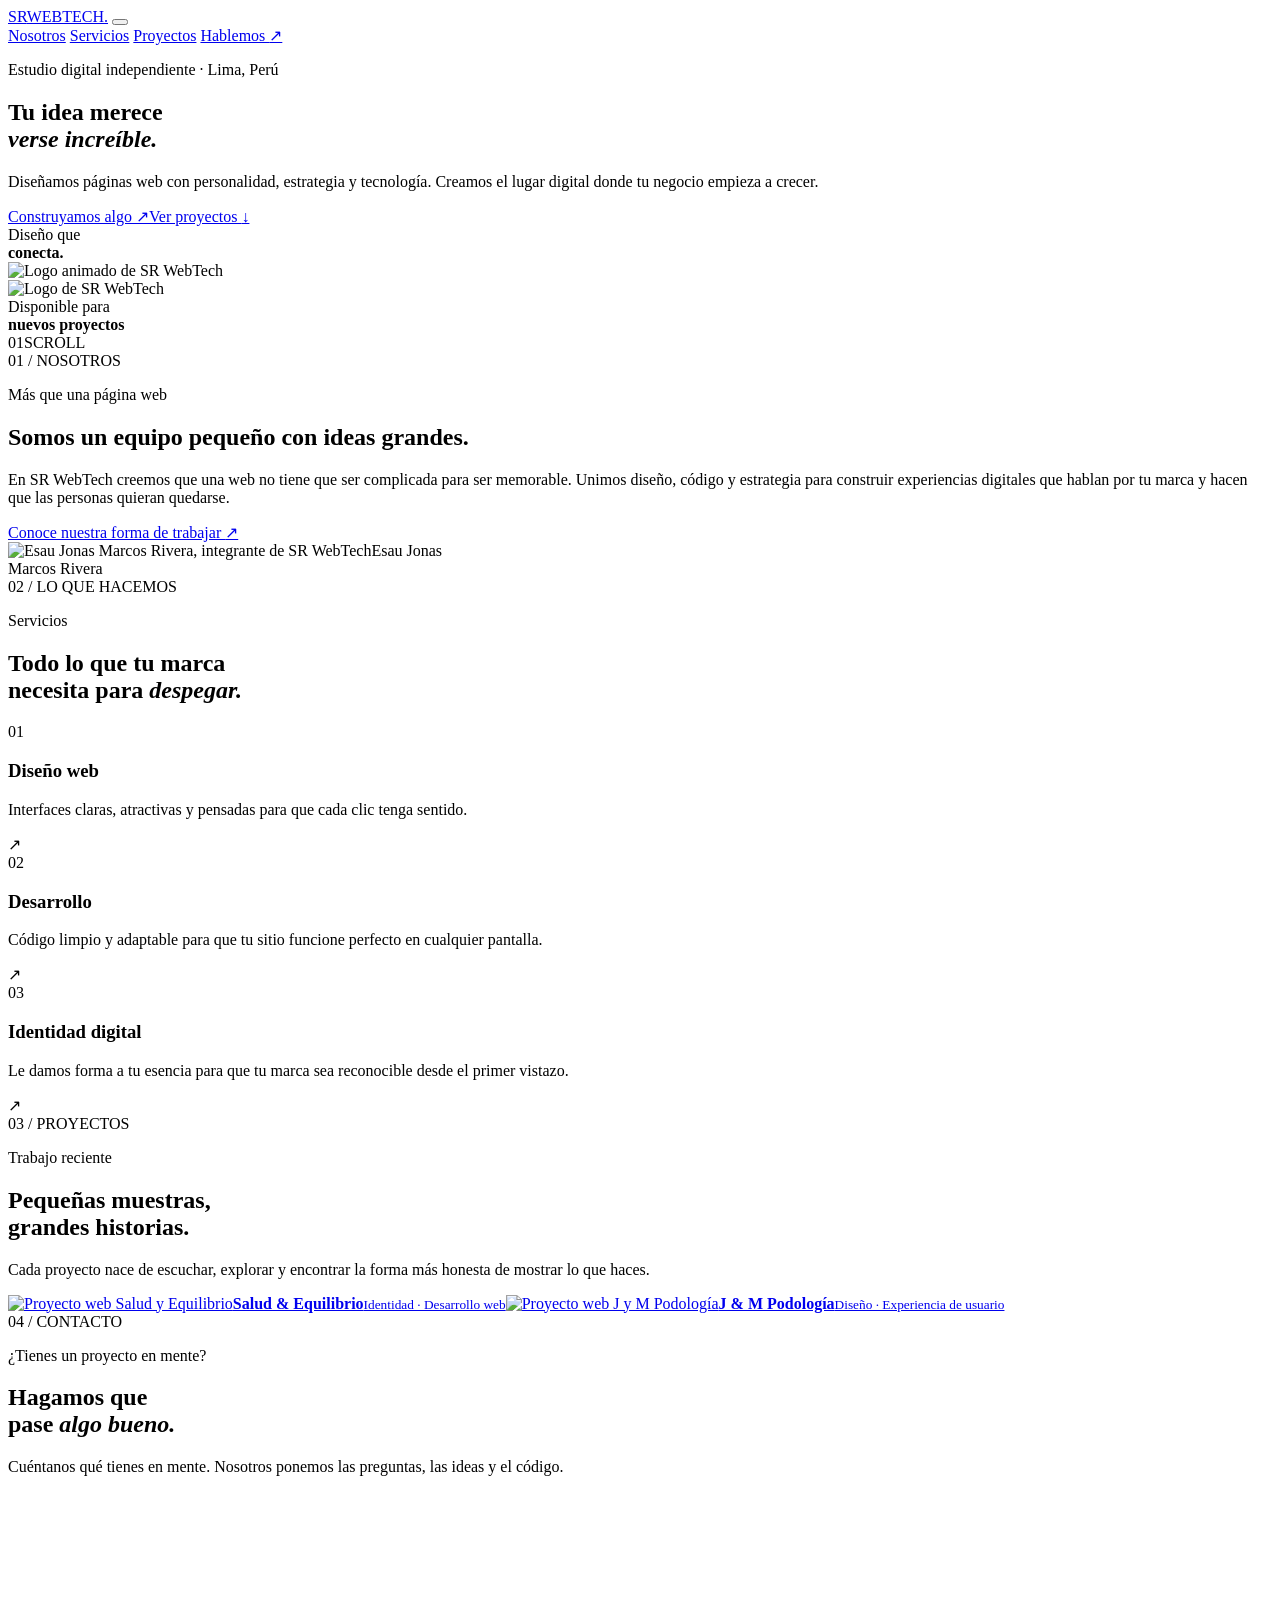
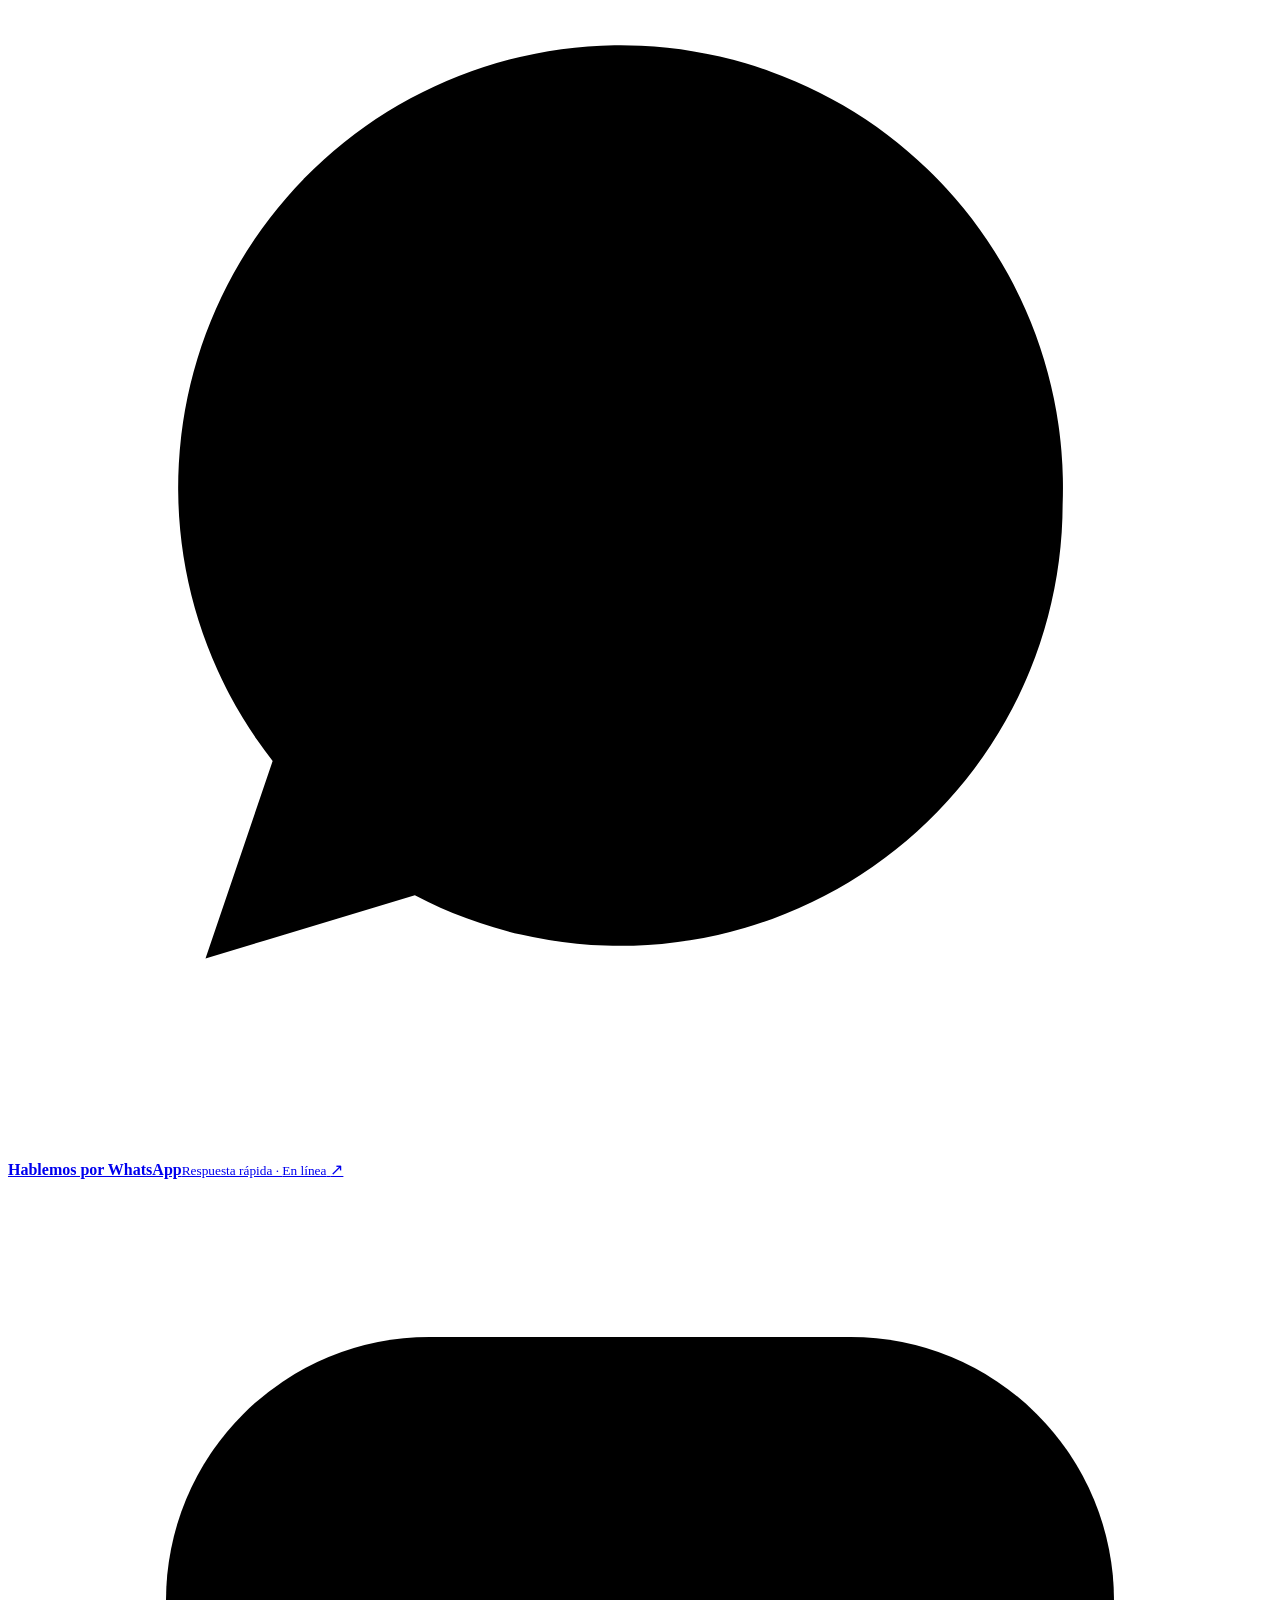
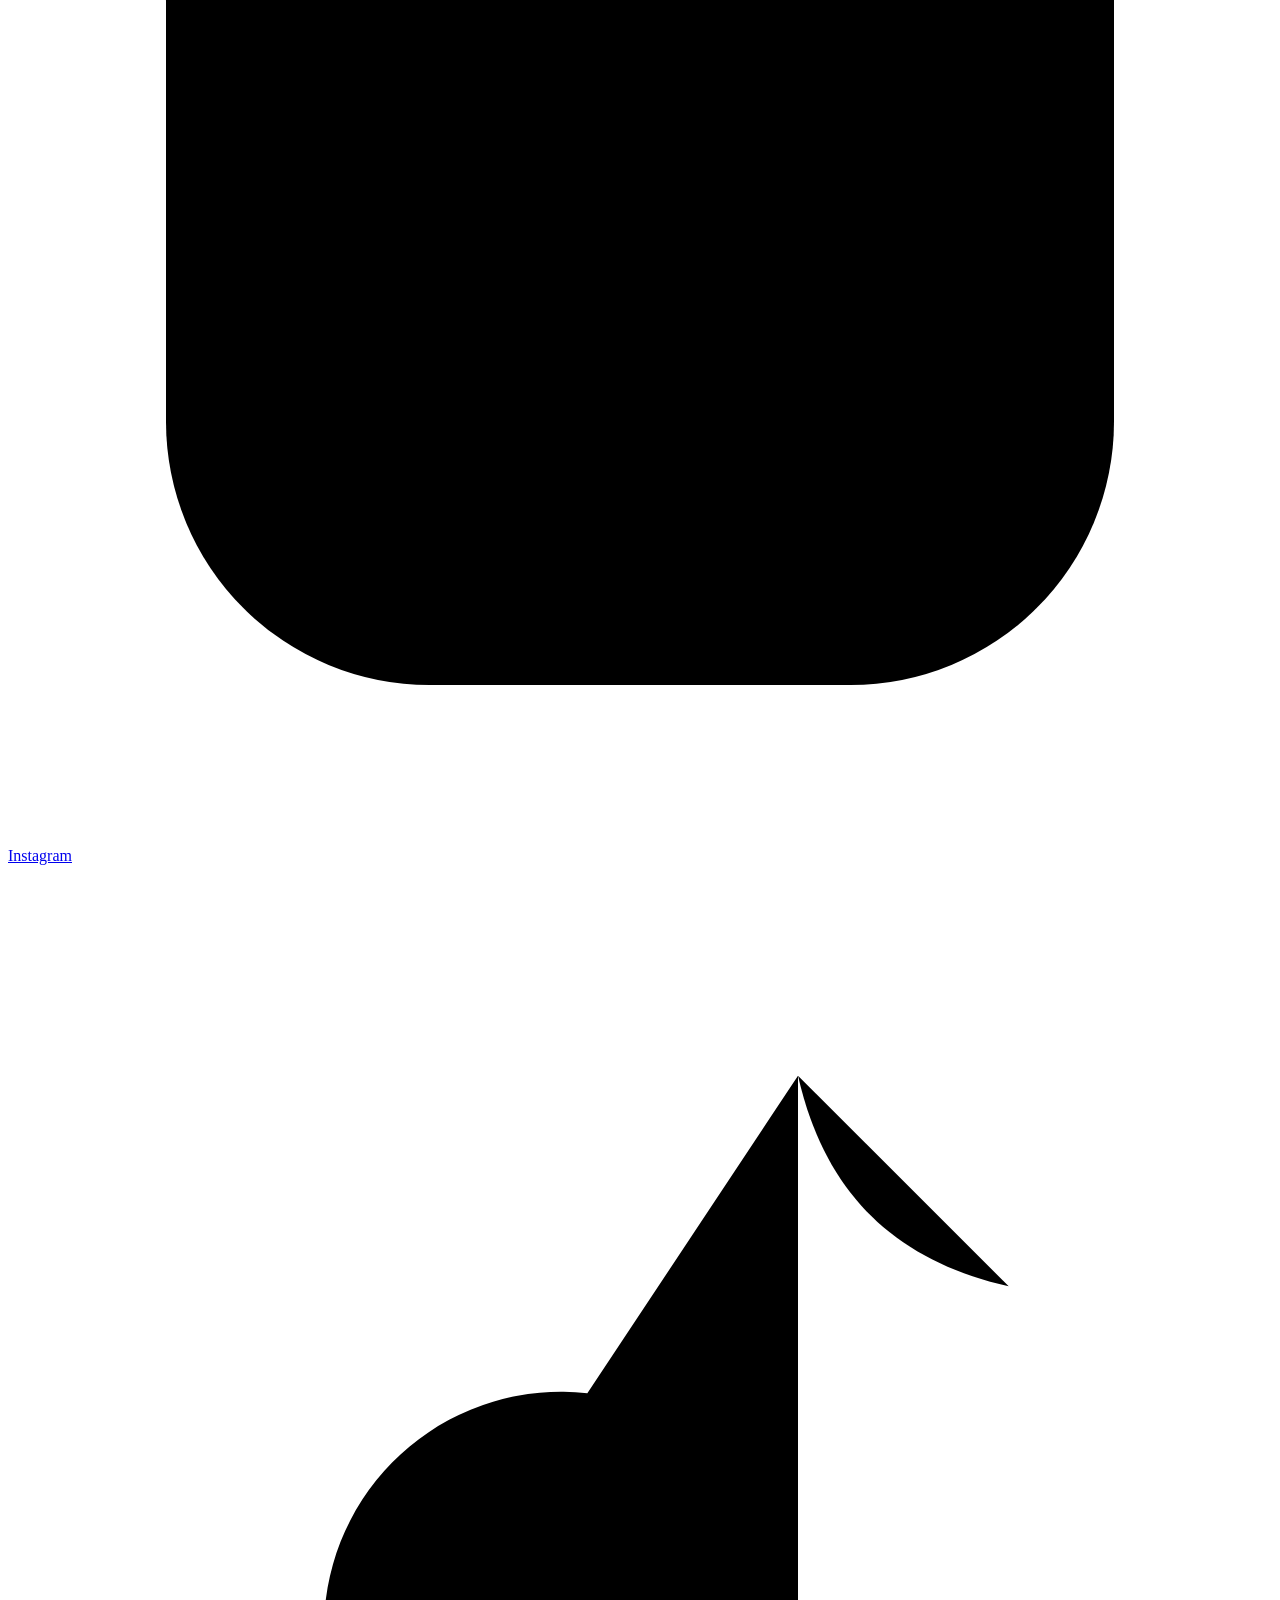
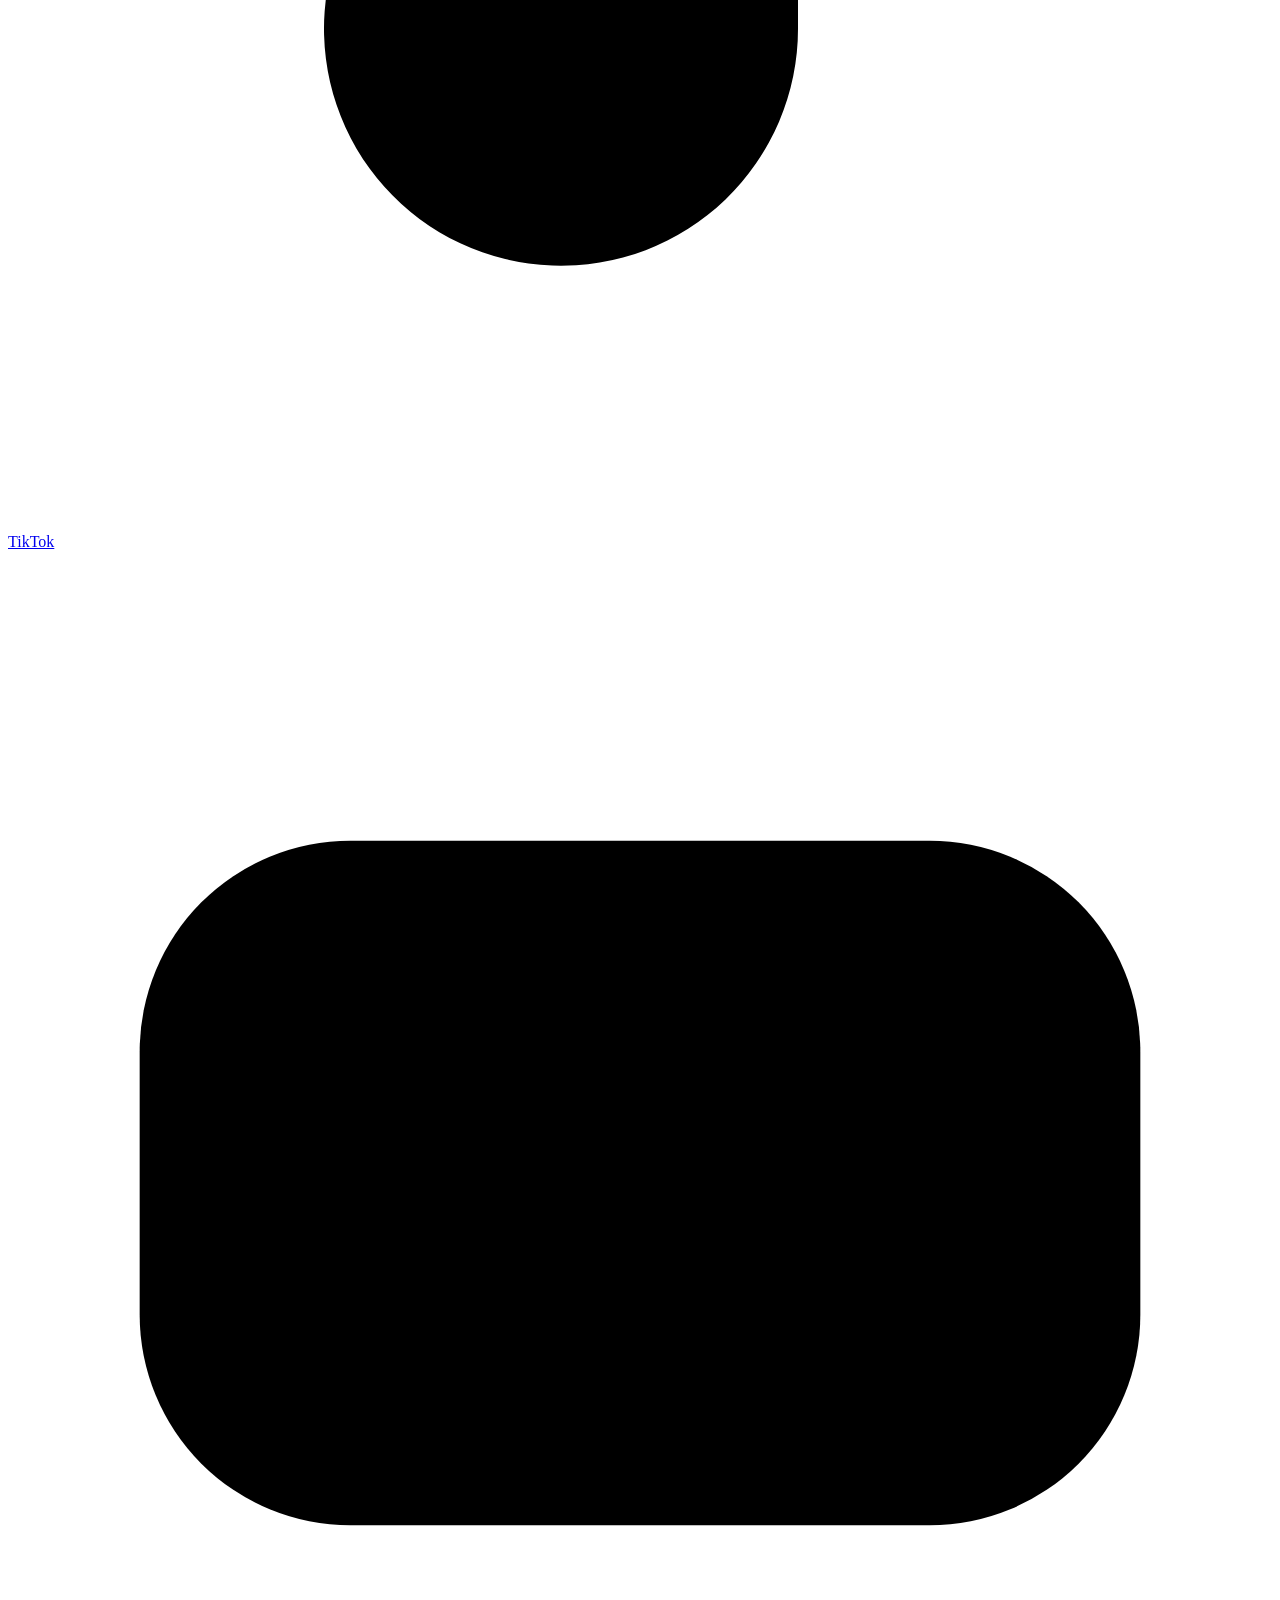
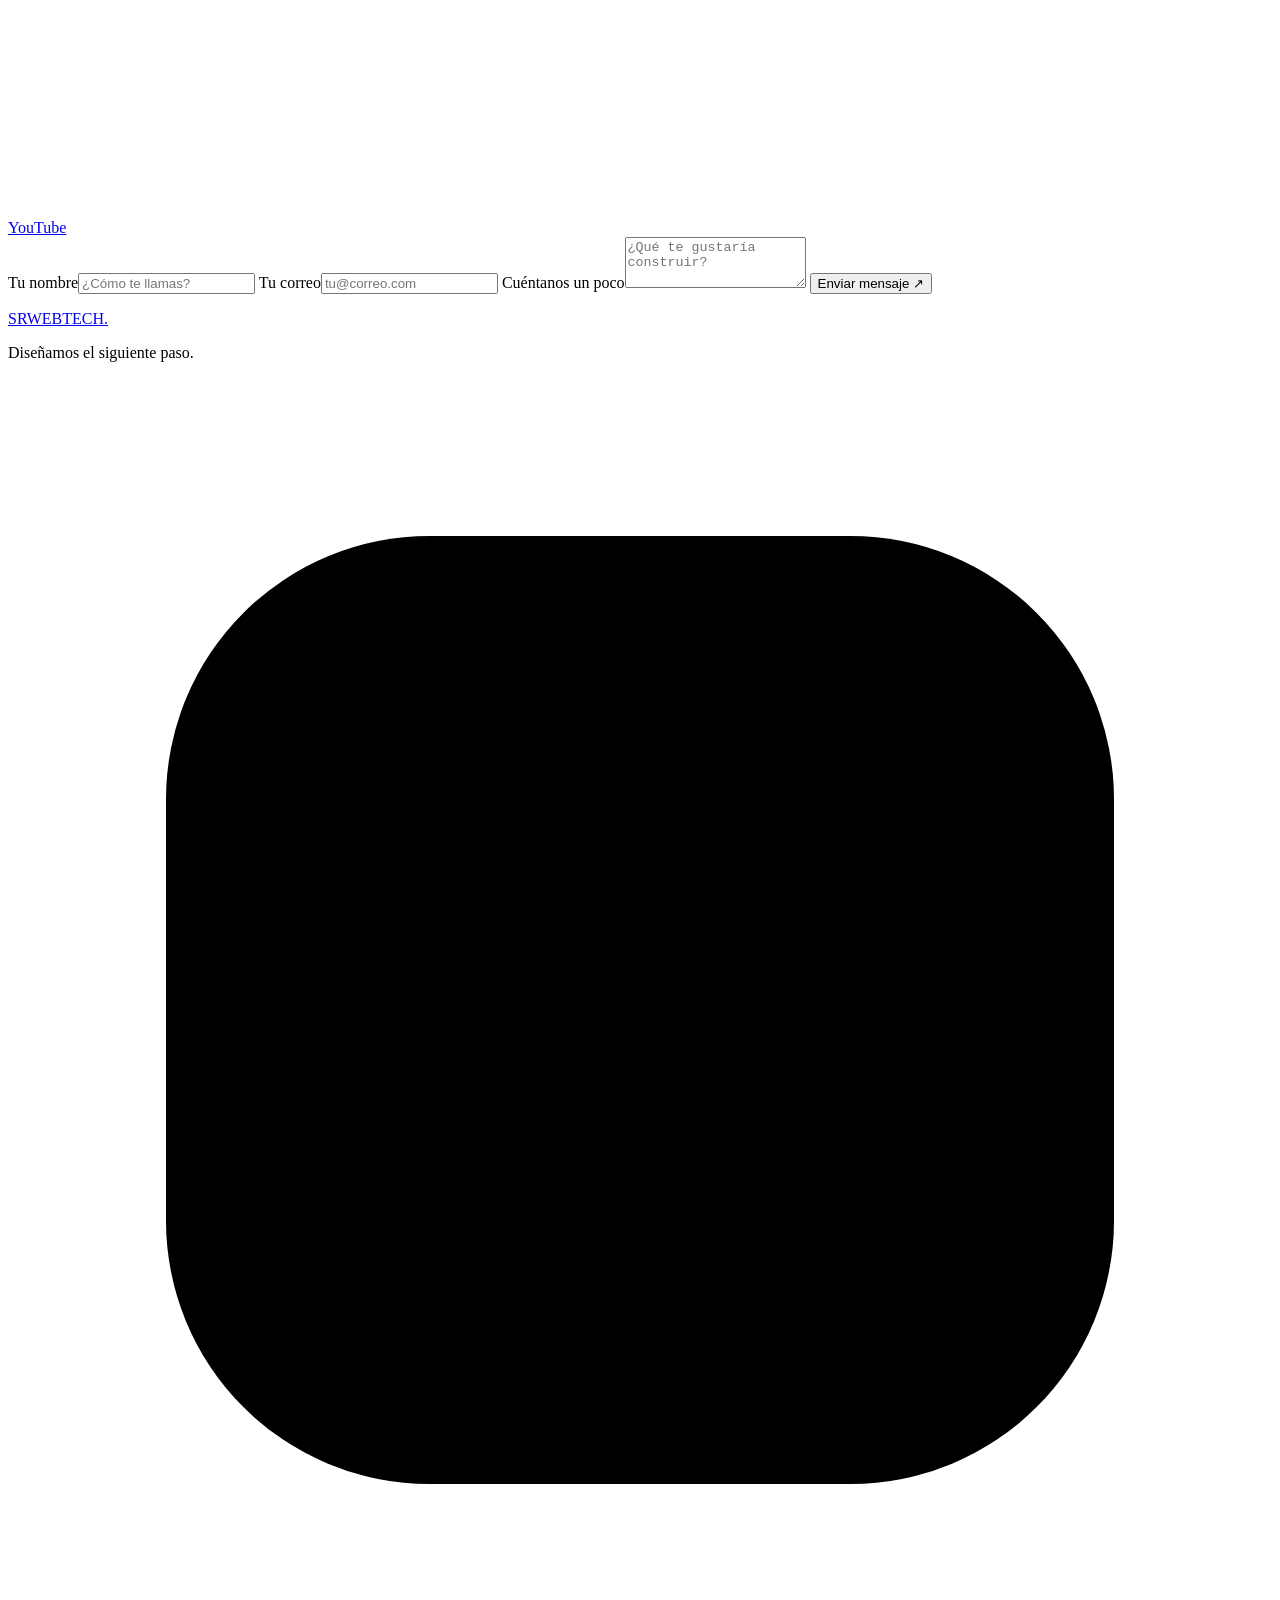
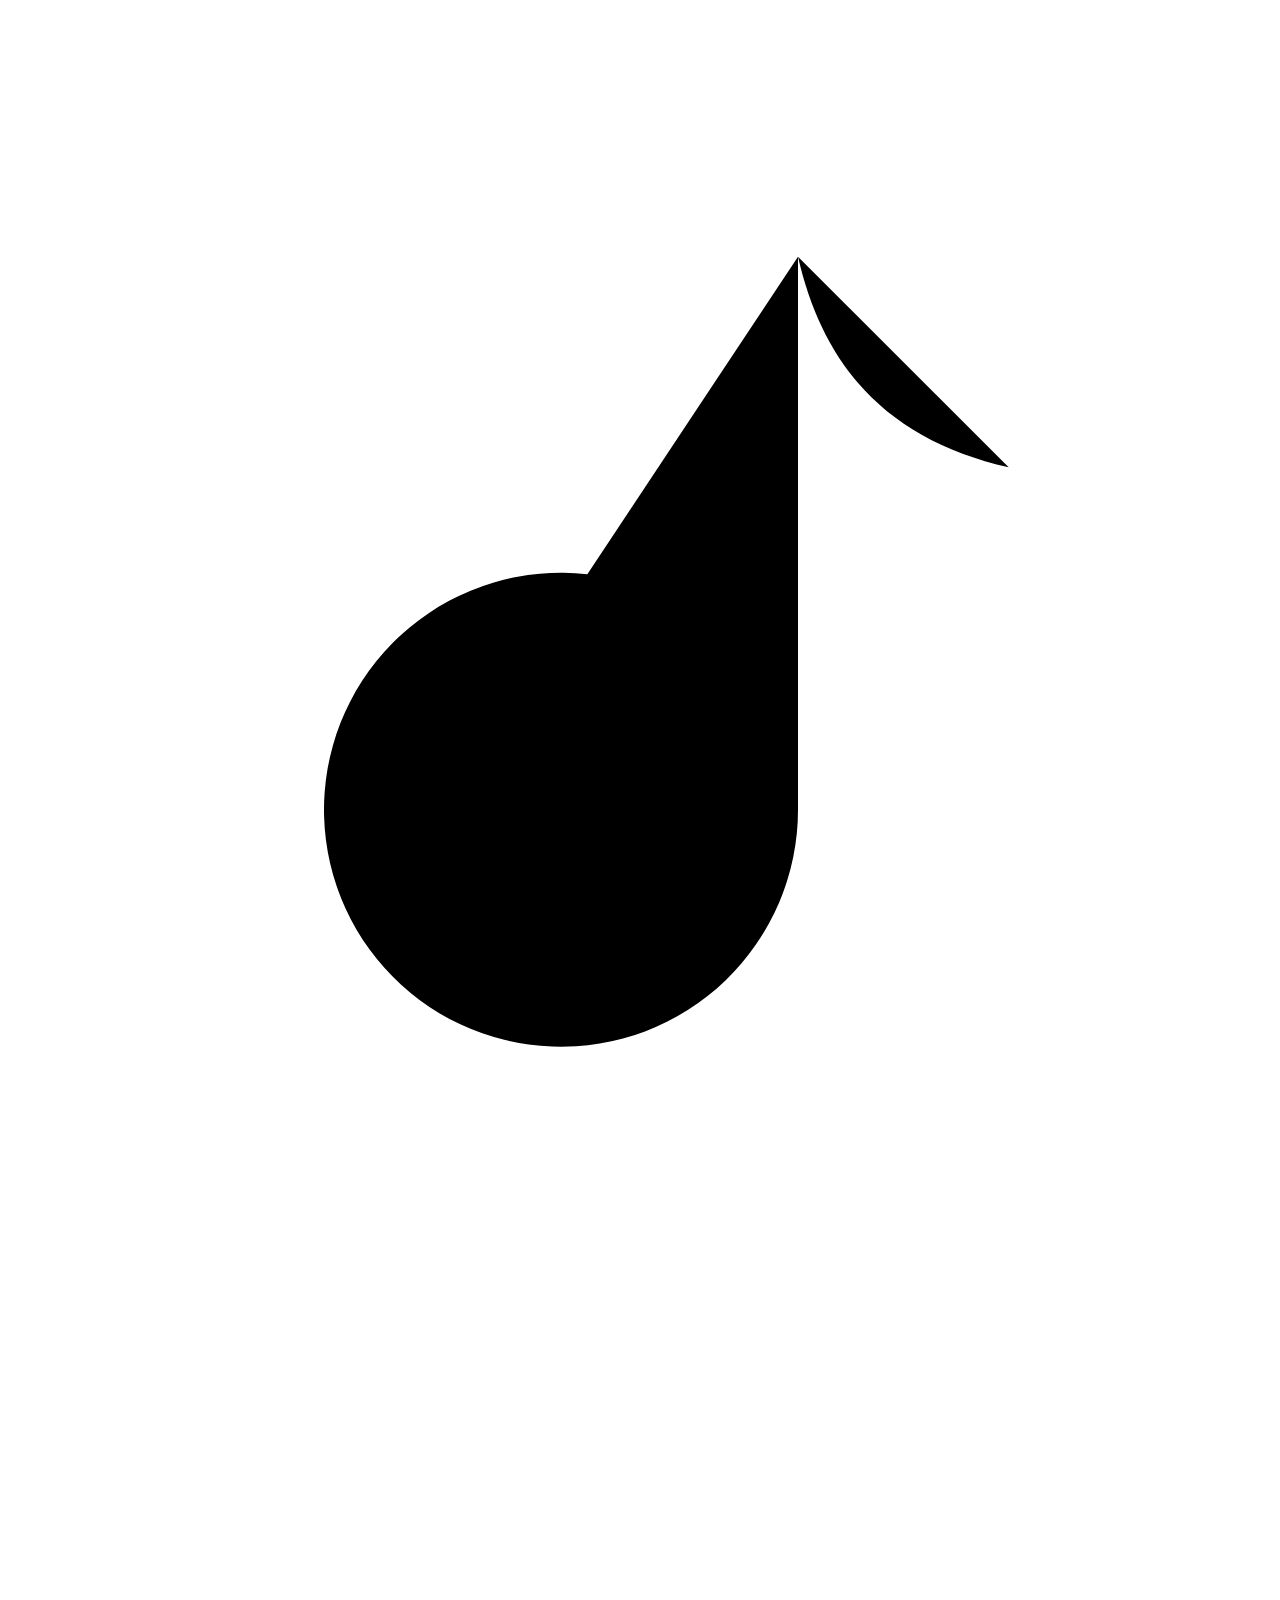
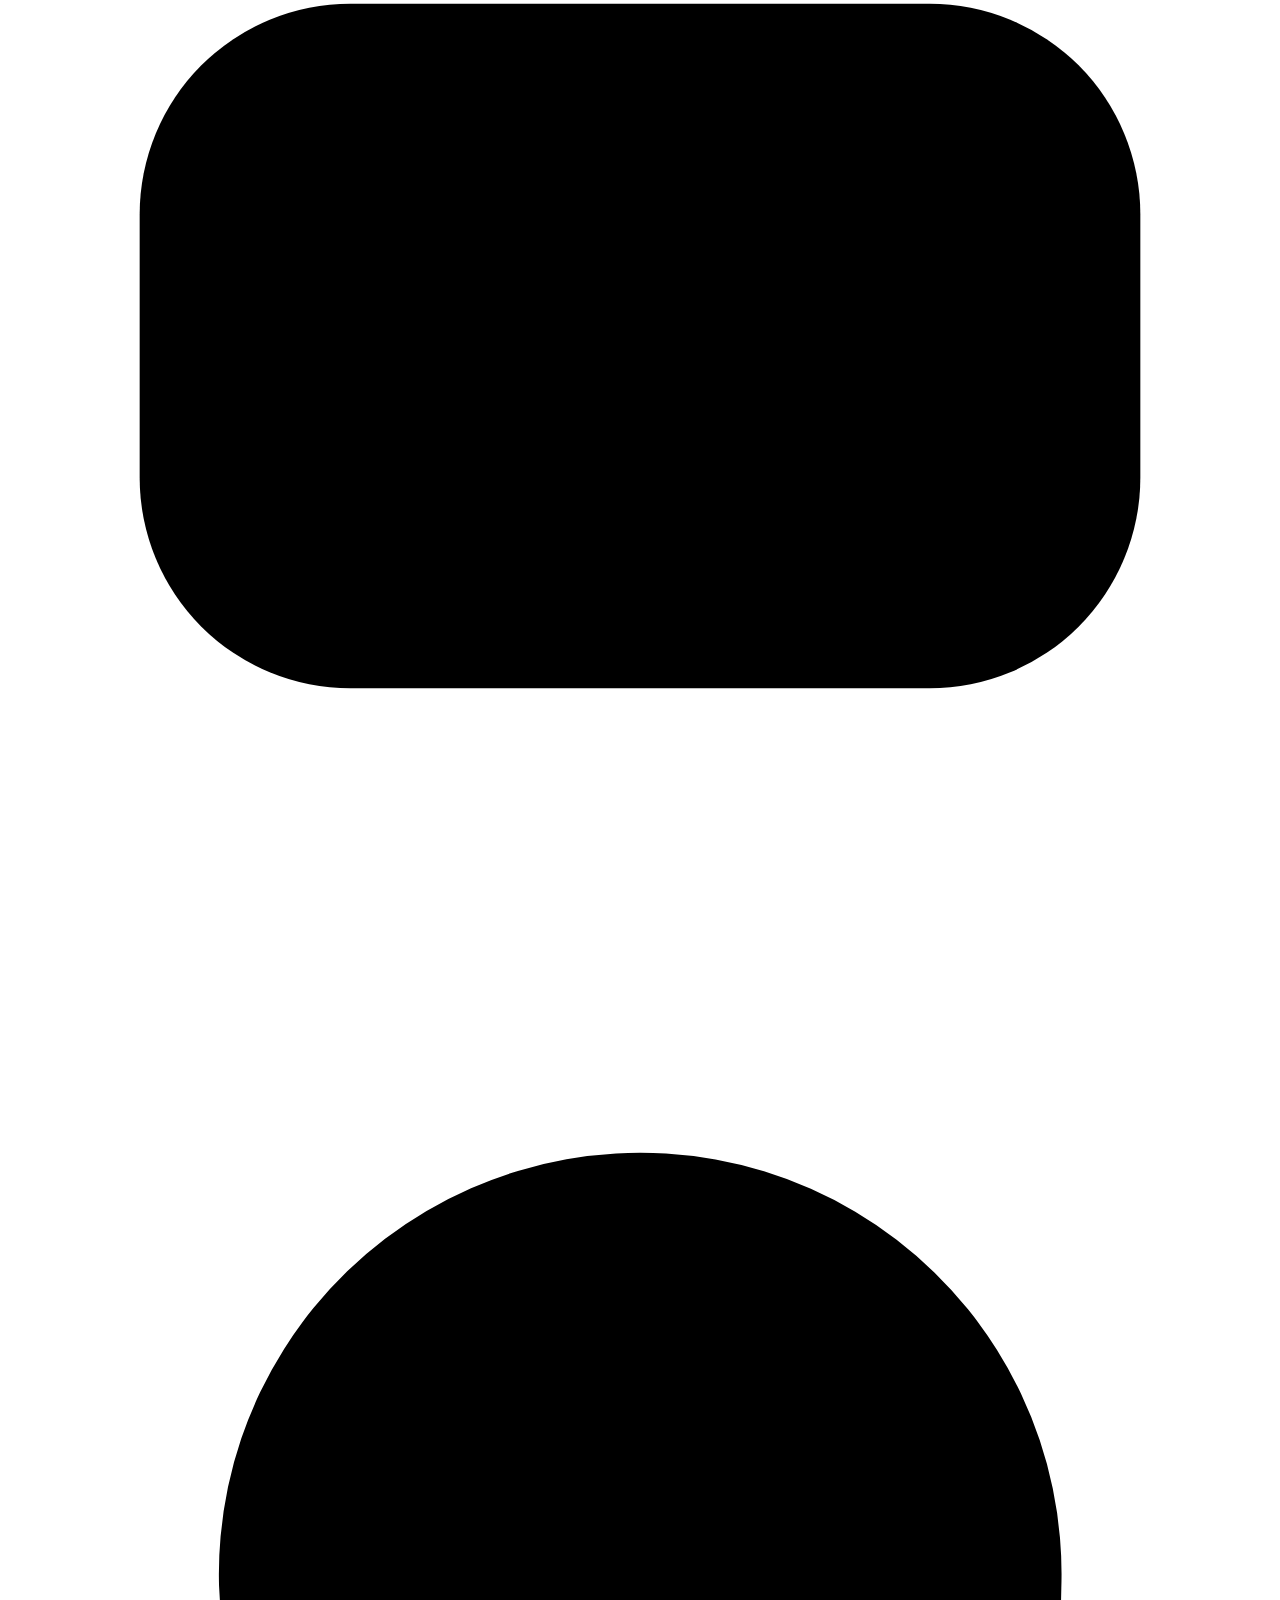
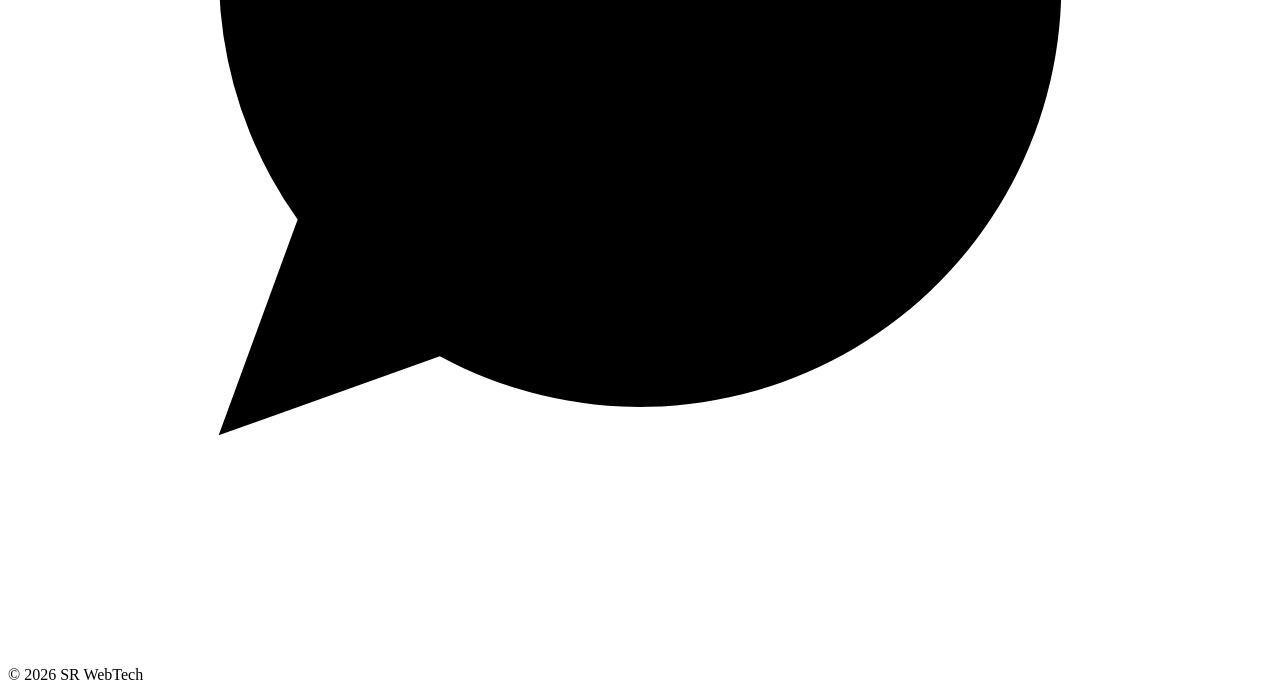
==== index.html @ 411526d6 "ok" ====
<!doctype html>
<html lang="es">
  <head>
    <meta charset="UTF-8" />
    <meta http-equiv="refresh" content="0; url=/web/index.html" />
    <meta name="viewport" content="width=device-width, initial-scale=1.0" />
    <title>SR WebTech</title>
    <script>
      window.location.replace('/web/index.html');
    </script>
  </head>
  <body>
    <p>Redirigiendo a la página principal...</p>
  </body>
</html>
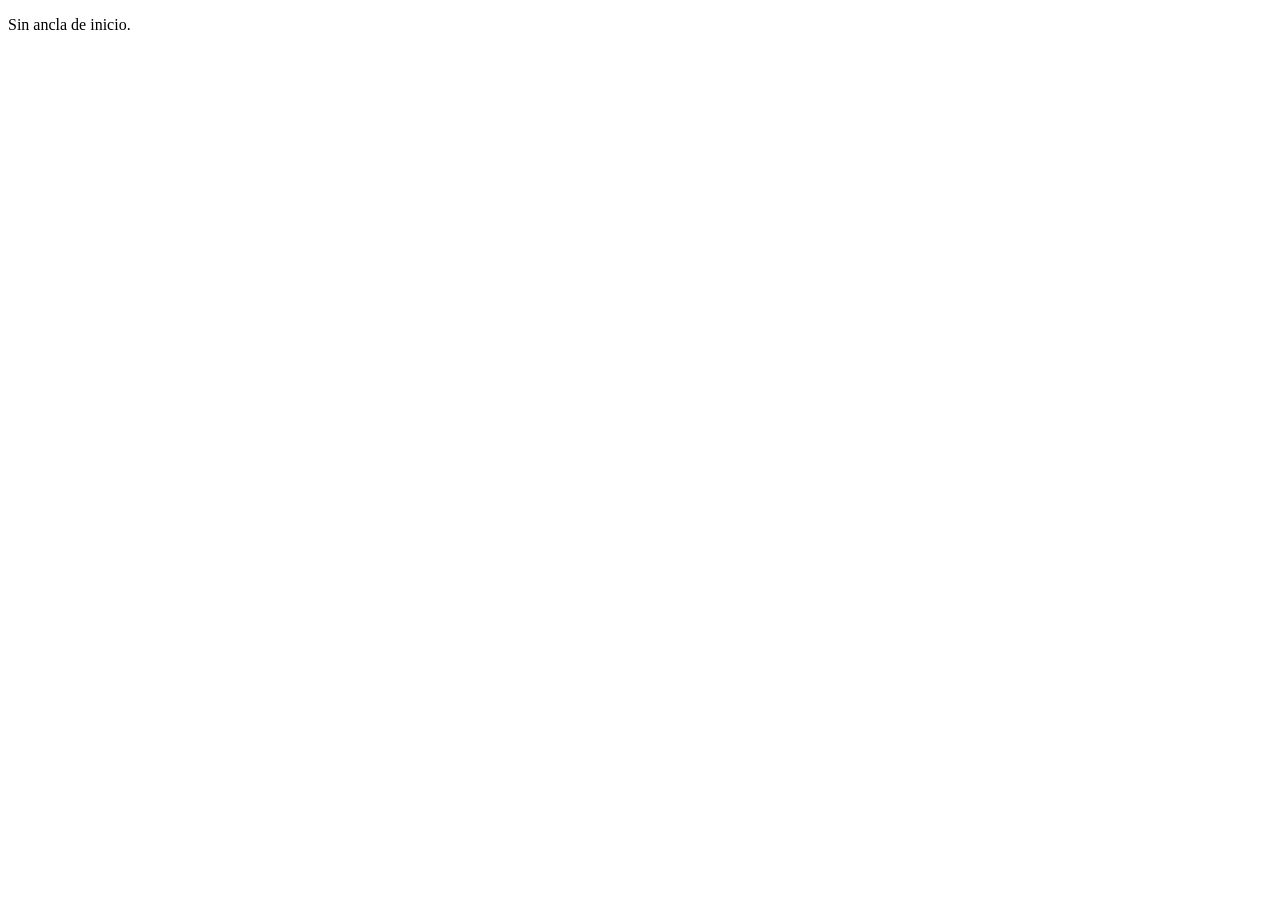
==== commit f0c93691: "Update index.html" ====
--- a/index.html
+++ b/index.html
@@ -2,14 +2,10 @@
 <html lang="es">
   <head>
     <meta charset="UTF-8" />
-    <meta http-equiv="refresh" content="0; url=/web/index.html" />
     <meta name="viewport" content="width=device-width, initial-scale=1.0" />
     <title>SR WebTech</title>
-    <script>
-      window.location.replace('/web/index.html');
-    </script>
   </head>
   <body>
-    <p>Redirigiendo a la página principal...</p>
+    <p>Sin ancla de inicio.</p>
   </body>
 </html>
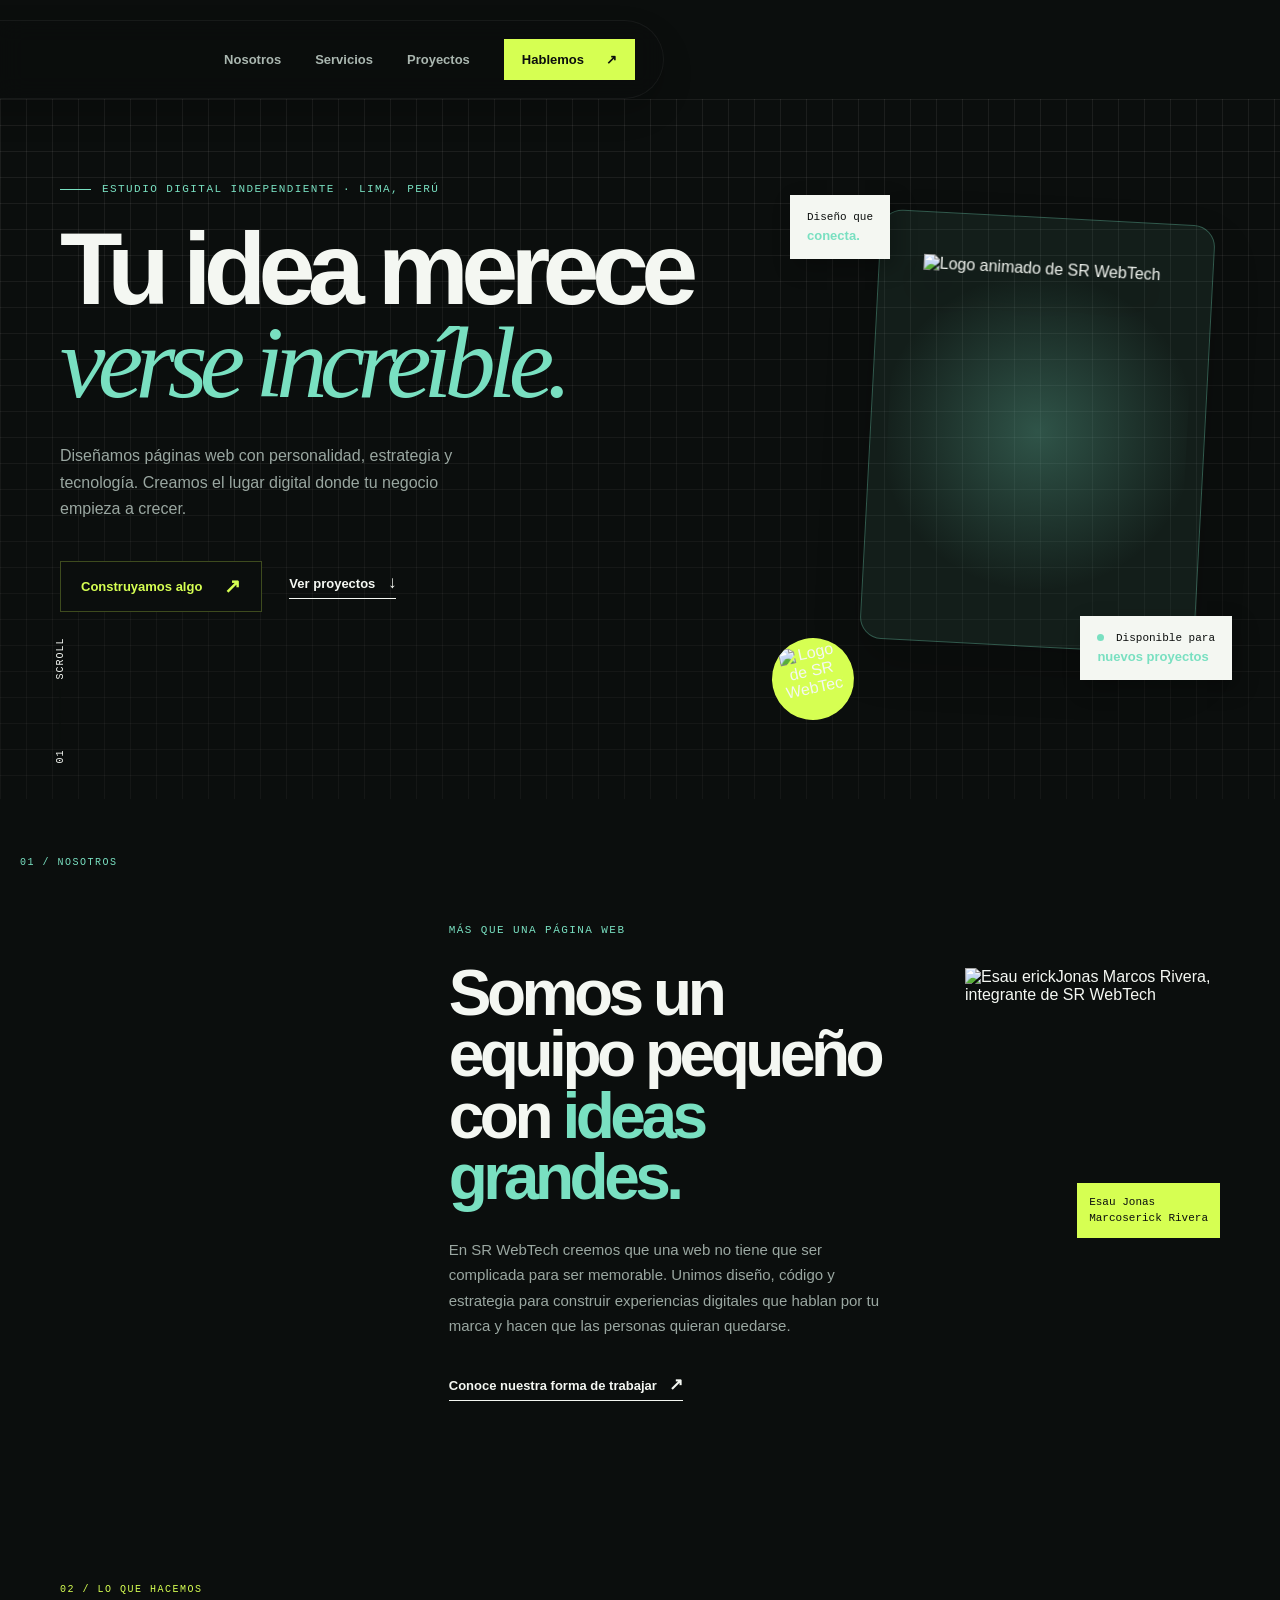
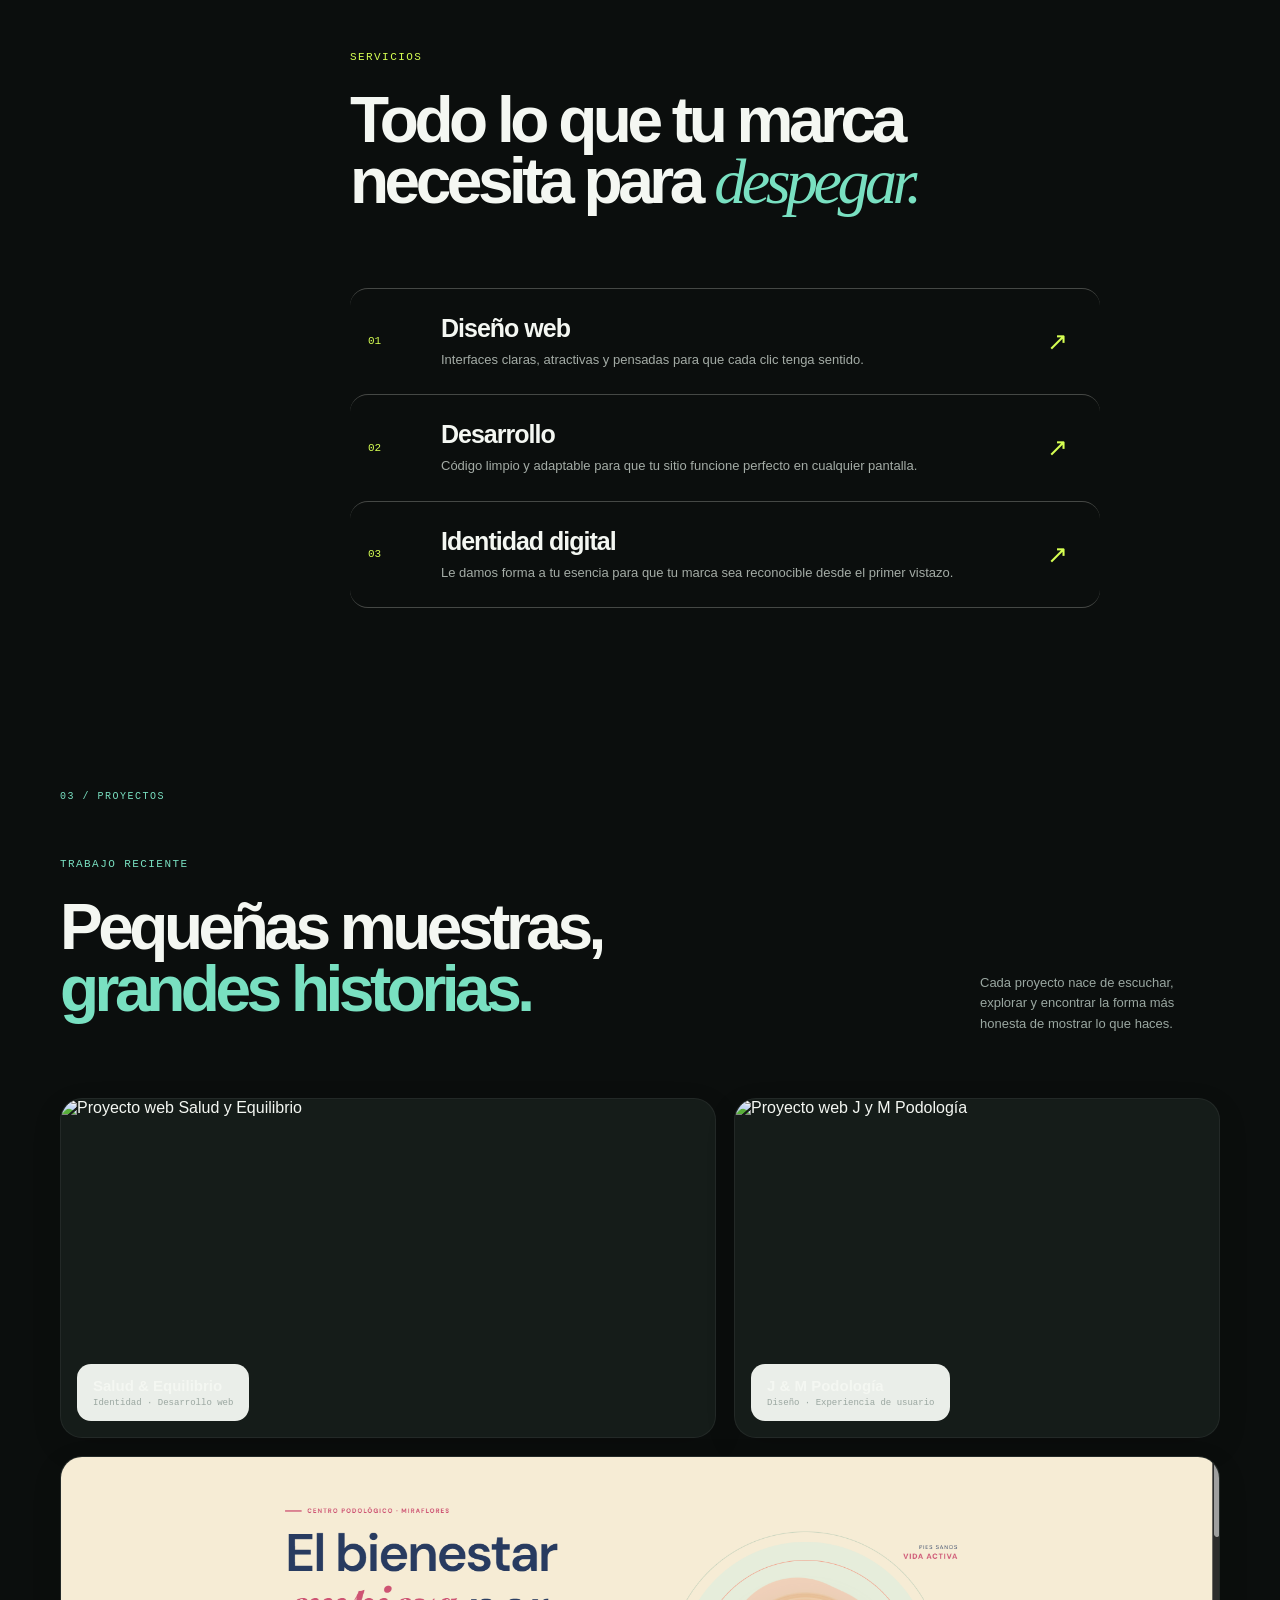
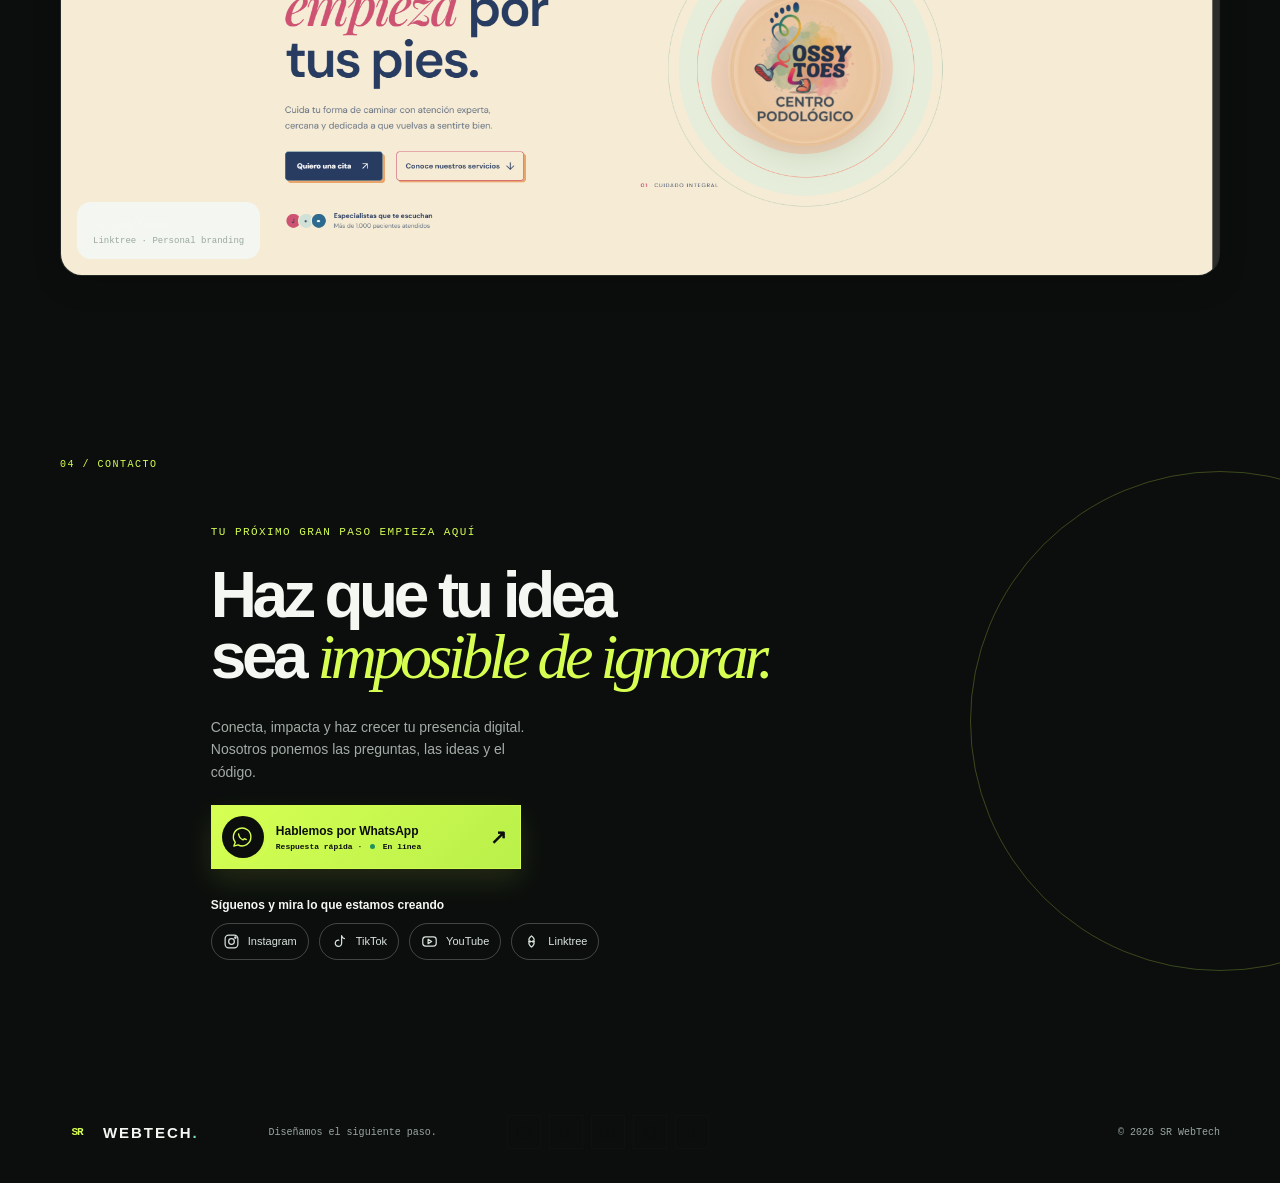
==== commit a25728ae: "05" ====
--- a/index.html
+++ b/index.html
@@ -3,9 +3,10 @@
   <head>
     <meta charset="UTF-8" />
     <meta name="viewport" content="width=device-width, initial-scale=1.0" />
+    <meta http-equiv="refresh" content="0; url=/web/" />
     <title>SR WebTech</title>
   </head>
   <body>
-    <p>Sin ancla de inicio.</p>
+    <p><a href="/web/">Abrir SR WebTech</a></p>
   </body>
 </html>
